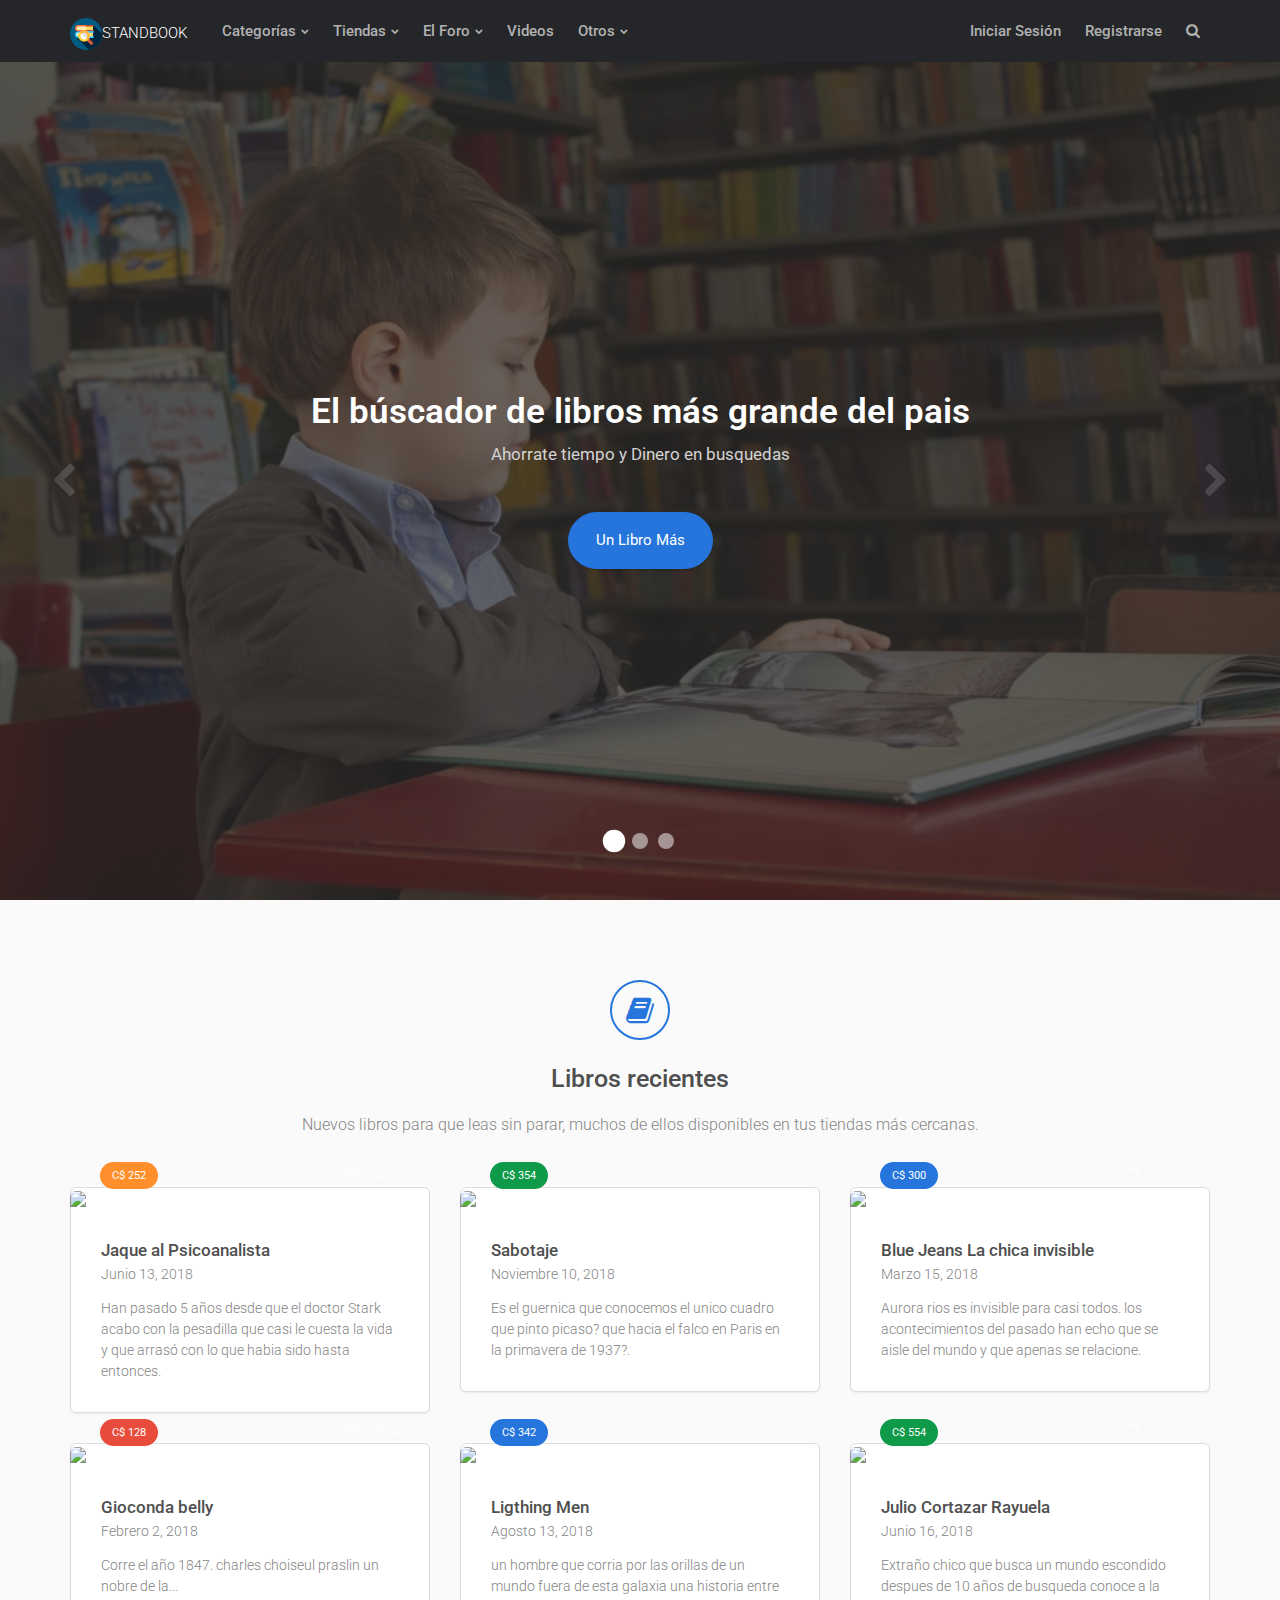
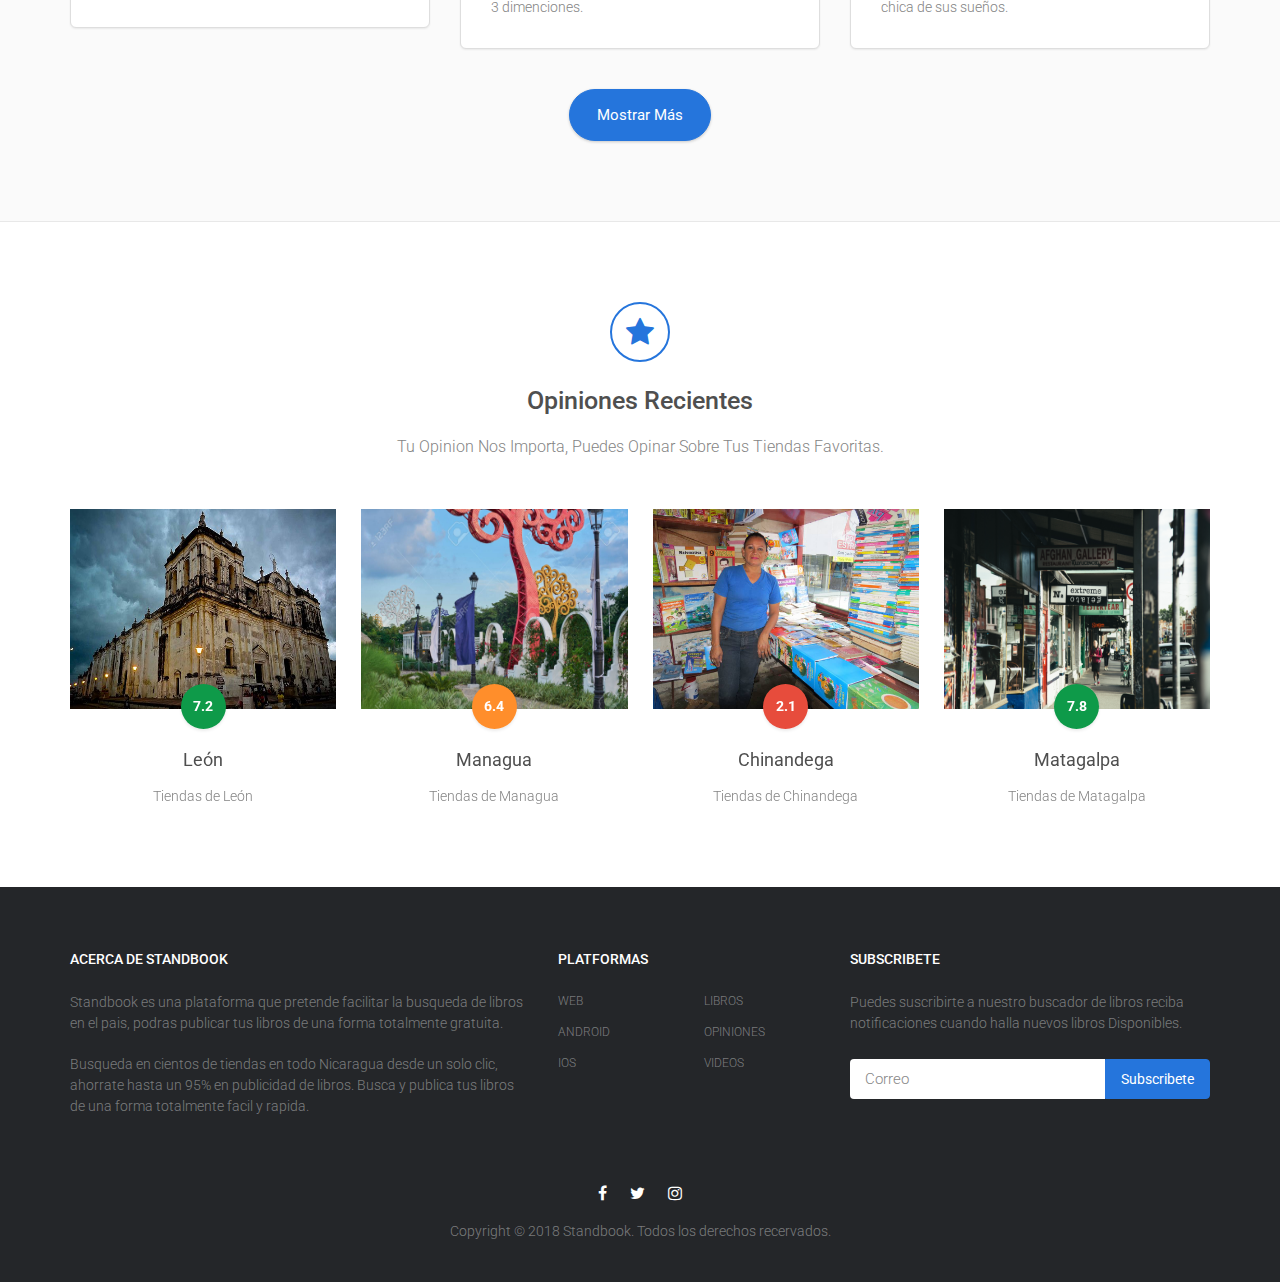
==== index.html @ c53ac426 "actualizacion index" ====
<!DOCTYPE html>
<html lang="es">
<head>
  <title>STANDBOOK</title>
  <link rel="icon" href="img/iconos/lectura.png">
  <!--META-->
  <meta charset="UTF-8">
  <meta http-equiv="X-UA-Compatible" content="IE=edge">
  <meta name="viewport" content="width=device-width, user-scalable=no, initial-scale=1.0, maximum-scale=1.0, minimum-scale=1.0">
  <!--Fin meta-->

  <!--Link-->
  <link rel="stylesheet" href="https://fonts.googleapis.com/css?family=Roboto:300,400,500,700">
  <link rel="stylesheet" href="plugins/font-awesome/css/font-awesome.min.css">
  <link rel="stylesheet" href="plugins/bootstrap/css/bootstrap.min.css">
  <link rel="stylesheet" href="plugins/animate/animate.min.css">
  <link href="plugins/owl-carousel/css/owl.carousel.min.css" rel="stylesheet">
  <link rel="stylesheet" href="css/theme.min.css">
  <!--Fin Link-->

</head>
<body body class="fixed-header">
  <!--Header-->
  <header id="header">
    <div class="container">
      <div class="navbar-backdrop">
        <div class="navbar">
          <div class="navbar-left">
            <a href="index.html" class="logo" style="color: white;"><img src="img/logo/busqueda1.png">STANDBOOK</a>
            <nav class="nav">
              <ul>

                <!--Categorias-->
                <li class="has-dropdown mega-menu">
                  <a href="#">Categorías</a>
                  <ul>
                    <li>
                      <div class="container">
                        <div class="row">

                          <div class="col">
                            <div class="img">
                              <a href="literatura.html">
                                <img src="img/categorias/categoria-1.jpg" width="470" height="130">
                                <span class="badge badge-ps4">Literatura</span>
                              </a>    
                            </div>
                            <h4><a href="#">200 nuevos libros</a></h4>
                            <span>Diciembre 1, 2018</span>
                          </div>

                          <div class="col">
                                          <div class="img">
                                              <a href="#">
                                                <img src="img/categorias/categoria-2.jpg" width="470" height="130">
                                              <span class="badge badge-steam">Historia</span>
                                            </a>
                                            </div>
                                          <h4><a href="#">57 Nuevos</a></h4>
                                          <span>Agosto 19, 2018</span>
                                       </div>

                                       <div class="col">
                                         <div class="img">
                                            <a href="#">
                                              <img src="img/categorias/categoria-3.jpg">
                                              <span class="badge badge-xbox-one">Poesía</span>
                                            </a>
                                         </div>
                                          <h4><a href="#">145 Recientes</a></h4>
                                          <span>Dicembre 1, 2018</span>
                                       </div>

                                       <div class="col">
                                          <div class="img">
                                              <a href="#">
                                                <img src="img/categorias/categoria-4.jpg" width="470" height="130">
                                              <span class="badge badge-ps4">Ciencias</span>
                                            </a>
                                          </div>
                                          <h4><a href="#">35 Libros en promocion</a></h4>
                                          <span>Diciembre 1, 2018</span>
                                        </div>

                                        <div class="col">
                                          <div class="img">
                                              <a href="#">
                                                <img src="img/categorias/categoria-5.jpg" width="470" height="130">
                                                <span class="badge badge-pc">Matemáticas</span>
                                              </a>
                                          </div>
                                          <h4><a href="#">15 Nuevos León</a></h4>
                                          <span>Noviembre 27, 2018</span>
                                        </div>

                        </div>
                      </div>
                    </li>
                  </ul>
                </li>
                <!--fin Categorias-->

                <!--Tiendas-->
                <li class="has-dropdown mega-menu">
                  <a href="tiendas.html">Tiendas</a>
                  <ul>
                    <li>
                      <div class="container">
                        <div class="row">

                          <div class="col">
                            <div class="img">
                              <a href="#">
                                <img src="img/tiendas/tienda-1.jpg" width="470" height="130">
                                <span class="badge badge-ps4">Casa del Libro</span>
                              </a>    
                            </div>
                            <h4><a href="#">20 Nuevos Libros</a></h4>
                            <span>León</span>
                          </div>

                          <div class="col">
                                          <div class="img">
                                              <a href="#">
                                                <img src="img/tiendas/tienda-2.jpg" width="470" height="130">
                                              <span class="badge badge-steam">Literato</span>
                                            </a>
                                            </div>
                                          <h4><a href="#">57 Nuevos Libros</a></h4>
                                          <span>Managua</span>
                                       </div>

                                       <div class="col">
                                         <div class="img">
                                            <a href="#">
                                              <img src="img/tiendas/tienda-3.jpg" width="470" height="130">
                                              <span class="badge badge-xbox-one">Vegana</span>
                                            </a>
                                         </div>
                                          <h4><a href="#">145 Nuevos Libros</a></h4>
                                          <span>Dicembre 1, 2018</span>
                                       </div>

                                       <div class="col">
                                          <div class="img">
                                              <a href="#">
                                                <img src="img/tiendas/tienda-4.jpg" width="470" height="130">
                                              <span class="badge badge-ps4">Avenida</span>
                                            </a>
                                          </div>
                                          <h4><a href="#">35 Nuevos Libros</a></h4>
                                          <span>Diciembre 1, 2018</span>
                                        </div>

                                        <div class="col">
                                          <div class="img">
                                              <a href="#">
                                                <img src="img/tiendas/tienda-5.png" width="470" height="130">
                                                <span class="badge badge-pc">Angie</span>
                                              </a>
                                          </div>
                                          <h4><a href="game-post.html">15 Nuevos Libros</a></h4>
                                          <span>Managua</span>
                                        </div>

                        </div>
                      </div>
                    </li>
                  </ul>
                </li>
                <!--Fin tiendas-->

                <!--El foro-->
                <li class="has-dropdown">
                            <a href="#">El Foro</a>
                            <ul>
                              <li>
                                <a href="Foros.html">Temas del foro</a>
                                <a href="#">Crear Foro</a>
                              </li>
                            </ul>
                        </li>
                        <!--Fin El foro-->

                <!--Videos-->
                        <li>
                          <a href="Videos.html">Videos</a>
                        </li>
                        <!--Videos--> 

                        <!--otros-->
                        <li class="has-dropdown">
                          <a href="#">Otros</a>
                            <ul>
                              <li>
                                <a href="#">Opiniones</a>
                                <a href="#">Galeria</a>
                                <a href="#">Preguntas</a>
                                <a href="#">Contacto</a>
                                <a href="#">Nosotros</a>                              
                              </li>
                            </ul>
                        </li>
                        <!--Fin otros-->

              </ul>
            </nav>
          </div>

          <div class="nav navbar-right">
            <ul>
              <li class="hidden-xs-down">
                <a href="#" data-toggle="modal" data-target="#iniciar_sesion">Iniciar Sesión</a>
              </li>
              <li class="hidden-xs-down">
                <a href="#">Registrarse</a>
                <ul>
                            <li><a href="#" data-toggle="modal" data-target="#registrarse_tienda">Tienda</a></li>
                              <li><a href="#" data-toggle="modal" data-target="#registrarse_escritor">Escritor</a></li> 
                          </ul>
              </li>
              <li>
                <a data-toggle="search"><i class="fa fa-search"></i></a>
              </li>
            </ul>
          </div>
        </div>
      </div>

      <div class="navbar-search">
            <div class="container">
                <form method="post" action="buscar.php">
                   <input type="text" class="form-control" placeholder="Búscar...">
                    <i class="fa fa-times close"></i>
                </form>
            </div>
          </div>
    </div>
  </header>
  <!--Fin Header-->

<!--Modal iniciar sesion-->
<div class="modal fade" role="dialog" id="iniciar_sesion">
  <div class="modal-dialog">
    <div class="modal-content">
      <div class="modal-header">
        <h3 class="modal-title"><i class="fa fa-user"></i>Iniciar Sesión</h3>
        <button type="button" class="close" data-dismiss="modal">&times;</button>
      </div>

      <div class="modal-body">

        <form>
          <div class="form-group input-icon-left m-b-10">
                    <i class="fa fa-user"></i>
                    <input type="text" id="usuario" name="usuario" class="form-control form-control-secondary" placeholder="Usuario" required="">
                  </div>

                <div class="form-group input-icon-left m-b-15">
                    <i class="fa fa-lock"></i>
                    <input type="password" id="contraseña" name="contraseña" class="form-control form-control-secondary" placeholder="Contraseña">
                </div>

                  <button type="submit" name="btn" class="btn btn-primary btn-block m-t-10">Ingresar <i class="fa fa-sign-in"></i></button>

                  <div class="divider">
                      <span><a href="#"> ¿Olvidaste Tu Contraseña?</a></span>
                      <p><!--Espace--></p>
                      <span><a href="#">¿No tienes una cuenta?</a></span>
                  </div>
        </form>
            
      </div>
    </div>
  </div>
</div>
<!--Fin Modal iniciar secion-->

<!--Modal registrarse Tienda-->
<div class="modal fade" role="dialog" id="registrarse_tienda">
  <div class="modal-dialog">
    <div class="modal-content">
      <div class="modal-header">
        <h3 class="modal-title"><img src="img/iconos/tienda.png"> Registrarse</h3>
        <button type="button" class="close" data-dismiss="modal">&times;</button>
      </div>

      <div class="modal-body">

        <form>
          <div class="form-group input-icon-left m-b-10">
                      <i class="fa fa-user"></i>
                      <input type="text" class="form-control form-control-secondary" placeholder="Nombre de Tienda">
                  </div>

                  <div class="form-group input-icon-left m-b-10">
                      <i class="fa fa-envelope"></i>
                      <input type="email" class="form-control form-control-secondary" placeholder="Correo">
                  </div>

                  <div class="form-group input-icon-left m-b-10">
                      <i class="fa fa-lock"></i>
                      <input type="password" class="form-control form-control-secondary" placeholder="Contraseña">
                  </div>

                  <div class="form-group input-icon-left m-b-10">
                      <i class="fa fa-lock"></i>
                      <input type="password" class="form-control form-control-secondary" placeholder="Repetir Contraseña">
                  </div>

                  <div class="divider"><span>Termino de Servicio</span></div>
                    <label class="custom-control custom-checkbox custom-checkbox-primary">
                      <input type="checkbox" class="custom-control-input">
                      <span class="custom-control-indicator"></span>
                      <span class="custom-control-description">Aceptar <a href="#" data-toggle="modal" data-target="#terms">Terminos de Servicio</a></span>
                    </label>
                    <button type="submit" class="btn btn-primary m-t-10 btn-block">Registrarse</button>

        </form>

      </div>
    </div>
  </div>
</div>
<!--Fin Modal registrarse Tienda-->

<!--Modal registrar escritor-->
<div class="modal fade" role="dialog" id="registrarse_escritor">
  <div class="modal-dialog">
    <div class="modal-content">
      <div class="modal-header">
        <h3 class="modal-title"><img src="img/iconos/escritor.png"> Registrarse</h3>
        <button type="button" class="close" data-dismiss="modal">&times;</button>
      </div>

      <div class="modal-body">

        <form>
          <div class="form-group input-icon-left m-b-10">
                      <i class="fa fa-user"></i>
                      <input type="text" class="form-control form-control-secondary" placeholder="Usuario">
                  </div>

                  <div class="form-group input-icon-left m-b-10">
                      <i class="fa fa-envelope"></i>
                      <input type="email" class="form-control form-control-secondary" placeholder="Correo">
                  </div>

                  <div class="form-group input-icon-left m-b-10">
                      <i class="fa fa-lock"></i>
                      <input type="password" class="form-control form-control-secondary" placeholder="Contraseña">
                  </div>

                  <div class="form-group input-icon-left m-b-10">
                      <i class="fa fa-lock"></i>
                      <input type="password" class="form-control form-control-secondary" placeholder="Repetir Contraseña">
                  </div>

                  <div class="divider"><span>Termino de Servicio</span></div>
                    <label class="custom-control custom-checkbox custom-checkbox-primary">
                      <input type="checkbox" class="custom-control-input">
                      <span class="custom-control-indicator"></span>
                      <span class="custom-control-description">Aceptar <a href="#" data-toggle="modal" data-target="#terms">Terminos de Servicio</a></span>
                    </label>
                    <button type="submit" class="btn btn-primary m-t-10 btn-block">Registrarse</button>

        </form>

      </div>
    </div>
  </div>
</div>
<!--Fin Modal registrar escritor-->

<!--Modal terminos y servicios-->
<div class="modal fade" id="terms">
  <div class="modal-dialog modal-top" role="document">
    <div class="modal-content">
      <div class="modal-header">
        <h5 class="modal-title"><i class="fa fa-file-text-o"></i>Terminos de Servicio</h5>
        <button type="button" class="close" data-dismiss="modal" aria-label="Close">
        <span aria-hidden="true">&times;</span>
      </button>
      </div>
      <div class="modal-body">
        <h2>Términos y Condiciones de Uso</h2>
<h6><p>INFORMACIÓN RELEVANTE</p></h6>
<p>Es requisito necesario para la adquisición de los productos que se ofrecen en este sitio, que lea y acepte los siguientes Términos y Condiciones que a continuación se redactan. El uso de nuestros servicios, así como la compra de nuestros productos implicará que usted ha leído y aceptado los Términos y Condiciones de Uso en el presente documento. Todos los productos que son ofrecidos por nuestro sitio web pudieran ser creadas, cobradas, enviadas o presentadas por una página web tercera y en tal caso estarían sujetas a sus propios Términos y Condiciones. En algunos casos, para adquirir un producto, será necesario el registro por parte del usuario, con ingreso de datos personales fidedignos y definición de una contraseña. 
</p>

<p>El usuario puede elegir y cambiar la clave para su acceso de administración de la cuenta en cualquier momento, en caso de que se haya registrado y que sea necesario para la compra de alguno de nuestros productos. StandBook no asume la responsabilidad en caso de que entregue dicha clave a terceros. 
</p>

<p>Todas las compras y transacciones que se lleven a cabo por medio de este sitio web, están sujetas a un proceso de confirmación y verificación, el cual podría incluir la verificación del stock y disponibilidad de producto, validación de la forma de pago, validación de la factura (en caso de existir) y el cumplimiento de las condiciones requeridas por el medio de pago seleccionado. En algunos casos puede que se requiera una verificación por medio de correo electrónico. 
</p>

<p>El precio de los productos ofrecidos en esta Tienda Online es válido solamente en las compras realizadas en este sitio web. 
</p>

<h6><p>LICENCIA</p></h6>

<p>StandBook a través de su sitio web concede una licencia para que los usuarios utilicen los productos que son vendidos en este sitio web de acuerdo a los Términos y Condiciones que se describen en este documento. 
</p>

<h6><p>USO NO AUTORIZADO</p></h6>

<p>En caso de que aplique (para venta de software, templetes, u otro producto de diseño y programación) usted no puede colocar uno de nuestros productos, modificado o sin modificar, en un CD, sitio web o ningún otro medio y ofrecerlos para la redistribución o la reventa de ningún tipo. 
</p>
<h6><p>PROPIEDAD</p></h6>

<p>Usted no puede declarar propiedad intelectual o exclusiva a ninguno de nuestros productos, modificado o sin modificar. Todos los productos son propiedad de los proveedores del contenido. En caso de que no se especifique lo contrario, nuestros productos se proporcionan sin ningún tipo de garantía, expresa o implícita. En ningún esta compañía será responsables de ningún daño incluyendo, pero no limitado a, daños directos, indirectos, especiales, fortuitos o consecuentes u otras pérdidas resultantes del uso o de la imposibilidad de utilizar nuestros productos. 
</p>

<h6><p>POLÍTICA DE REEMBOLSO Y GARANTÍA</p></h6>

<p>En el caso de productos que sean mercancías irrevocables no-tangibles, no realizamos reembolsos después de que se envíe el producto, usted tiene la responsabilidad de entender antes de comprarlo.  Le pedimos que lea cuidadosamente antes de comprarlo. Hacemos solamente excepciones con esta regla cuando la descripción no se ajusta al producto. Hay algunos productos que pudieran tener garantía y posibilidad de reembolso, pero este será especificado al comprar el producto. En tales casos la garantía solo cubrirá fallas de fábrica y sólo se hará efectiva cuando el producto se haya usado correctamente. La garantía no cubre averías o daños ocasionados por uso indebido. Los términos de la garantía están asociados a fallas de fabricación y funcionamiento en condiciones normales de los productos y sólo se harán efectivos estos términos si el equipo ha sido usado correctamente. Esto incluye: 
</p>

<p>– De acuerdo a las especificaciones técnicas indicadas para cada producto.
– En condiciones ambientales acorde con las especificaciones indicadas por el fabricante.
– En uso específico para la función con que fue diseñado de fábrica.
– En condiciones de operación eléctricas acorde con las especificaciones y tolerancias indicadas. 
</p>

<h6><p>COMPROBACIÓN ANTIFRAUDE</p></h6>

<p>La compra del cliente puede ser aplazada para la comprobación antifraude. También puede ser suspendida por más tiempo para una investigación más rigurosa, para evitar transacciones fraudulentas. 
</p>

<h6><p>PRIVACIDAD</p></h6>

<p>Este SitioWeb StandBook garantiza que la información personal que usted envía cuenta con la seguridad necesaria. Los datos ingresados por usuario o en el caso de requerir una validación de los pedidos no serán entregados a terceros, salvo que deba ser revelada en cumplimiento a una orden judicial o requerimientos legales. 
</p>

<p>La suscripción a boletines de correos electrónicos publicitarios es voluntaria y podría ser seleccionada al momento de crear su cuenta. 
</p>

<p>StandBook reserva los derechos de cambiar o de modificar estos términos sin previo aviso. </p>

        </div>
        <div class="modal-footer">
          <button type="button" class="btn btn-secondary" data-dismiss="modal">Close</button>
          <button type="button" class="btn btn-primary" data-dismiss="modal">Accept</button>
        </div>
      </div>
    </div>
  </div>
</section>
<!--Fin Modal terminos y servicios-->


<!-- section 1 -->
<section class="bg-inverse p-y-0">
    <div class="owl-carousel owl-slide full-height">
      <div class="carousel-item" style="background-image: url('img/carousel/carousel-1.jpg');">
        <div class="carousel-overlay"></div>
        <div class="carousel-caption">
          <div>
            <h3 class="carousel-title">El búscador de libros más grande del pais</h3>
            <p>Ahorrate tiempo y Dinero en busquedas</p>
            <a class="btn btn-primary btn-rounded btn-shadow btn-lg" href="#" data-lightbox role="button">Un Libro Más</a>
          </div>
        </div>
      </div>
      <div class="carousel-item" style="background-image: url('img/carousel/carousel-2.jpg');">
        <div class="carousel-overlay"></div>
        <div class="carousel-caption">
          <div>
            <h3 class="carousel-title">Muchas tiendas con libros disponibles</h3>
            <p>Gran cantidad de tiendas con los libros que buscas</p>
            <a class="btn btn-primary btn-rounded btn-shadow btn-lg" href="#" data-lightbox role="button">Mira Tiendas</a>
          </div>
        </div>
      </div>
      <div class="carousel-item" style="background-image: url('img/carousel/carousel-3.jpg');">
        <div class="carousel-overlay"></div>
        <div class="carousel-caption">
          <div>
            <h3 class="carousel-title">Búsquedas ilimitadas</h3>
            <p>No pierdas tiempo búscando StandBook lo hace por ti.</p>
            <a class="btn btn-primary btn-rounded btn-shadow btn-lg" href="#" data-lightbox role="button">Búscar Libro</a>
          </div>
        </div>
      </div>
    </div>
  </section>
<!-- /fin section 1 -->


<!--section 2-->
<section class="p-y-80">
    <div class="container">
      <div class="heading">
        <i class="fa fa-book"></i>
        <h2>Libros recientes</h2>
        <p>Nuevos libros para que leas sin parar, muchos de ellos disponibles en tus tiendas más cercanas.</p>
      </div>
      <div class="row">
        <div class="col-12 col-sm-6 col-md-4">
          <div class="card card-lg">
            <div class="card-img">
              <a href="#"><img src="img/libros/lib1.jpg" class="card-img-top"></a>
              <div class="badge badge-warning">C$ 252</div>
              <div class="card-likes">
                <a href="#">1,435</a>
              </div>
            </div>
            <div class="card-block">
              <h4 class="card-title"><a href="#">Jaque al Psicoanalista</a></h4>
              <div class="card-meta"><span>Junio 13, 2018</span></div>
              <p class="card-text">Han pasado 5 años desde que el doctor Stark acabo con la pesadilla que casi le cuesta la vida y que arrasó con lo que habia sido hasta entonces.</p>
            </div>
          </div>
        </div>
        <div class="col-12 col-sm-6 col-md-4">
          <div class="card card-lg">
            <div class="card-img">
              <a href="#"><img src="img/libros/lib2.jpg" class="card-img-top"></a>
              <div class="badge badge-xbox-one">C$ 354</div>
              <div class="card-likes">
                <a href="#">1,554</a>
              </div>
            </div>
            <div class="card-block">
              <h4 class="card-title"><a href="#">Sabotaje</a></h4>
              <div class="card-meta"><span>Noviembre 10, 2018</span></div>
              <p class="card-text">Es el guernica que conocemos el unico cuadro que pinto picaso?
              que hacia el falco en Paris en la primavera de 1937?.</p>
            </div>
          </div>
        </div>
        <div class="col-12 col-sm-6 col-md-4">
          <div class="card card-lg">
            <div class="card-img">
              <a href="#"><img src="img/libros/lib3.jpg" class="card-img-top"></a>
              <div class="badge badge-ps4">C$ 300</div>
              <div class="card-likes">
                <a href="#">1,023</a>
              </div>
            </div>
            <div class="card-block">
              <h4 class="card-title"><a href="#">Blue Jeans La chica invisible</a></h4>
              <div class="card-meta"><span>Marzo 15, 2018</span></div>
              <p class="card-text">Aurora rios es invisible para casi todos. los acontecimientos del pasado han echo que se aisle del mundo y que apenas se relacione.</p>
            </div>
          </div>
        </div>
        <div class="col-12 col-sm-6 col-md-4">
          <div class="card card-lg">
            <div class="card-img">
              <a href="#"><img src="img/libros/lib4.jpg" class="card-img-top"></a>
              <div class="badge badge-steam">C$ 128</div>
              <div class="card-likes">
                <a href="#">1,934</a>
              </div>
            </div>
            <div class="card-block">
              <h4 class="card-title"><a href="#">Gioconda belly</a></h4>
              <div class="card-meta"><span>Febrero 2, 2018</span></div>
              <p class="card-text">Corre el año 1847. charles choiseul praslin un nobre de la...</p>
            </div>
          </div>
        </div>
        <div class="col-12 col-sm-6 col-md-4">
          <div class="card card-lg">
            <div class="card-img">
              <a href="#"><img src="img/libros/lib5.jpg" class="card-img-top"></a>
              <div class="badge badge-ps4">C$ 342</div>
              <div class="card-likes">
                <a href="#">1,324</a>
              </div>
            </div>
            <div class="card-block">
              <h4 class="card-title"><a href="#"></a>Ligthing Men</h4>
              <div class="card-meta"><span>Agosto 13, 2018</span></div>
              <p class="card-text">un hombre que corria por las orillas de un mundo fuera de esta galaxia una historia entre 3 dimenciones.</p>
            </div>
          </div>
        </div>
        <div class="col-12 col-sm-6 col-md-4">
          <div class="card card-lg">
            <div class="card-img">
              <a href="#"><img src="img/libros/lib6.jpg" class="card-img-top"></a>
              <div class="badge badge-xbox-one">C$ 554</div>
              <div class="card-likes">
                <a href="#">1,234</a>
              </div>
            </div>
            <div class="card-block">
              <h4 class="card-title"><a href="#">Julio Cortazar Rayuela</a></h4>
              <div class="card-meta"><span>Junio 16, 2018</span></div>
              <p class="card-text">Extraño chico que busca un mundo escondido despues de 10 años de busqueda conoce a la chica de sus sueños.</p>
            </div>
          </div>
        </div>
      </div>
      <div class="text-center"><a class="btn btn-primary btn-shadow btn-rounded btn-effect btn-lg m-t-10" href="#">Mostrar Más</a></div>
    </div>
  </section>
<!-- /fin section 2 -->

<!--section 3-->
<section class="bg-secondary no-border-bottom p-y-80">
    <div class="container">
      <div class="heading">
        <i class="fa fa-star"></i>
        <h2>Opiniones Recientes</h2>
        <p>Tu Opinion Nos Importa, Puedes Opinar Sobre Tus Tiendas Favoritas.</p>
      </div>
      <div class="owl-carousel owl-list">
        <div class="card card-review">
          <a class="card-img" href="#">
          <img src="img/review/recientes-0.jpg" width="480" height="200">
          <div class="badge badge-success">7.2</div>
        </a>
          <div class="card-block">
            <h4 class="card-title"><a href="#">León</a></h4>
            <p>Tiendas de León</p>
          </div>
        </div>
        <div class="card card-review">
          <a class="card-img" href="#">
          <img src="img/review/recientes-1.jpg" width="480" height="200">
          <div class="badge badge-warning">6.4</div>
        </a>
          <div class="card-block">
            <h4 class="card-title"><a href="#">Managua</a></h4>
            <p>Tiendas de Managua</p>
          </div>
        </div>
        <div class="card card-review">
          <a class="card-img" href="#">
          <img src="img/review/recientes-2.jpg" width="480" height="200">
          <div class="badge badge-danger">2.1</div>
        </a>
          <div class="card-block">
            <h4 class="card-title"><a href="#">Chinandega</a></h4>
            <p>Tiendas de Chinandega</p>
          </div>
        </div>
        <div class="card card-review">
          <a class="card-img" href="#">
          <img src="img/review/recientes-3.jpg" width="480" height="200">
          <div class="badge badge-success">7.8</div>
        </a>
          <div class="card-block">
            <h4 class="card-title"><a href="#">Matagalpa</a></h4>
            <p>Tiendas de Matagalpa</p>
          </div>
        </div>
        <div class="card card-review">
          <a class="card-img" href="#">
          <img src="img/review/recientes-4.jpg" width="480" height="200">
          <div class="badge badge-success">8.9</div>
        </a>
          <div class="card-block">
            <h4 class="card-title"><a href="#">Masaya</a></h4>
            <p>Tiendas de Masaya</p>
          </div>
        </div>
        <div class="card card-review">
          <a class="card-img" href="#">
          <img src="img/review/recientes-5.jpg" width="480" height="200">
          <div class="badge badge-warning">4.7</div>
        </a>
          <div class="card-block">
            <h4 class="card-title"><a href="#">Esteli</a></h4>
            <p>Tiendas Esteli</p>
          </div>
        </div>
        <div class="card card-review">
          <a class="card-img" href="#">
          <img src="img/review/recientes-6.jpg" width="480" height="200">
          <div class="badge badge-danger">3.1</div>
        </a>
          <div class="card-block">
            <h4 class="card-title">
              <a href="#">Granada</a>
            </h4>
            <p>Tiendas de Granada</p>
          </div>
        </div>
      </div>
    </div>
  </section>
<!--/Fin section 3-->

<!-- footer -->
  <footer id="footer">
    <div class="container">
      <div class="row">
        <div class="col-sm-12 col-md-5">
          <h4 class="footer-title">ACERCA DE STANDBOOK</h4>
          <p>Standbook es una plataforma que pretende facilitar la busqueda de libros en el pais, podras publicar tus libros de una forma totalmente gratuita.</p>
          <p>Busqueda en cientos de tiendas en todo Nicaragua desde un solo clic, ahorrate hasta un 95% en publicidad de libros. Busca y publica tus libros de una forma totalmente facil y rapida.</p>
        </div>
        <div class="col-sm-12 col-md-3">
          <h4 class="footer-title">Platformas</h4>
          <div class="row">
            <div class="col">
              <ul>
                <li><a href="#">Web</a></li>
                <li><a href="#">Android</a></li>
                <li><a href="#">iOS</a></li>
              </ul>
            </div>
            <div class="col">
              <ul>
                <li><a href="#">Libros</a></li>
                <li><a href="#">Opiniones</a></li>
                <li><a href="videos.html">Videos</a></li>
              </ul>
            </div>
          </div>
        </div>
        <div class="col-sm-12 col-md-4">
          <h4 class="footer-title">Subscribete</h4>
          <p>Puedes suscribirte a nuestro buscador de libros reciba notificaciones cuando halla nuevos libros Disponibles.</p>
          <div class="input-group m-t-25">
            <input type="text" class="form-control" placeholder="Correo">
            <span class="input-group-btn">
            <button class="btn btn-primary" type="button">Subscribete</button>
          </span>
          </div>
        </div>
      </div>
      <div class="footer-bottom">
        <div class="footer-social">
          <a href="https://www.facebook.com/StandBookNic" target="_blank" data-toggle="tooltip" title="facebook"><i class="fa fa-facebook"></i></a>
          <a href="https://twitter.com/StandBook1" target="_blank" data-toggle="tooltip" title="twitter"><i class="fa fa-twitter"></i></a>
          <!--<a href="#" target="_blank" data-toggle="tooltip" title="youtube"><i class="fa fa-youtube"></i></a>-->
          <a href="https://www.instagram.com/standbook_nic" target="_blank" data-toggle="tooltip" title="instagram"><i class="fa fa-instagram"></i></a>
        </div>
        <p>Copyright &copy; 2018 <a href="https://themeforest.net/item/gameforest-responsive-gaming-html-theme/5007730" target="_blank">Standbook</a>. Todos los derechos recervados.</p>
      </div>
    </div>
  </footer>
  <!-- /footer -->

  <!--Script-->
  <script src="plugins/jquery/jquery-3.2.1.min.js"></script>
  <script src="plugins/jquery/jquery-3.3.1.min.js"></script>
  <script src="plugins/popper/popper.min.js"></script>
  <script src="plugins/bootstrap/js/bootstrap.min.js"></script>
  <script src="plugins/lightbox/lightbox.js"></script>
  <script src="plugins/owl-carousel/js/owl.carousel.min.js"></script>
  <!--Fin Script-->

<!--Codigo carrusel y buscador-->
    <script>
    (function($) {
      "use strict";

      // Full Width Carousel
      $('.owl-slide').owlCarousel({
        nav: true,
        loop: true,
        autoplay: true,
        items: 1
      });

      // Recent Reviews
      $('.owl-list').owlCarousel({
        margin: 25,
        nav: true,
        dots: false,
        responsive: {
          0: {
            items: 1
          },
          500: {
            items: 2
          },
          701: {
            items: 3
          },
          1000: {
            items: 4
          }
        }
      });

      // lightbox
      $('[data-lightbox]').lightbox();
    })(jQuery);
  </script>
<!--Fin Codigo carrusel y buscador-->
  <!-- theme js -->
  <script src="js/theme.min.js"></script>
</body>
</html>
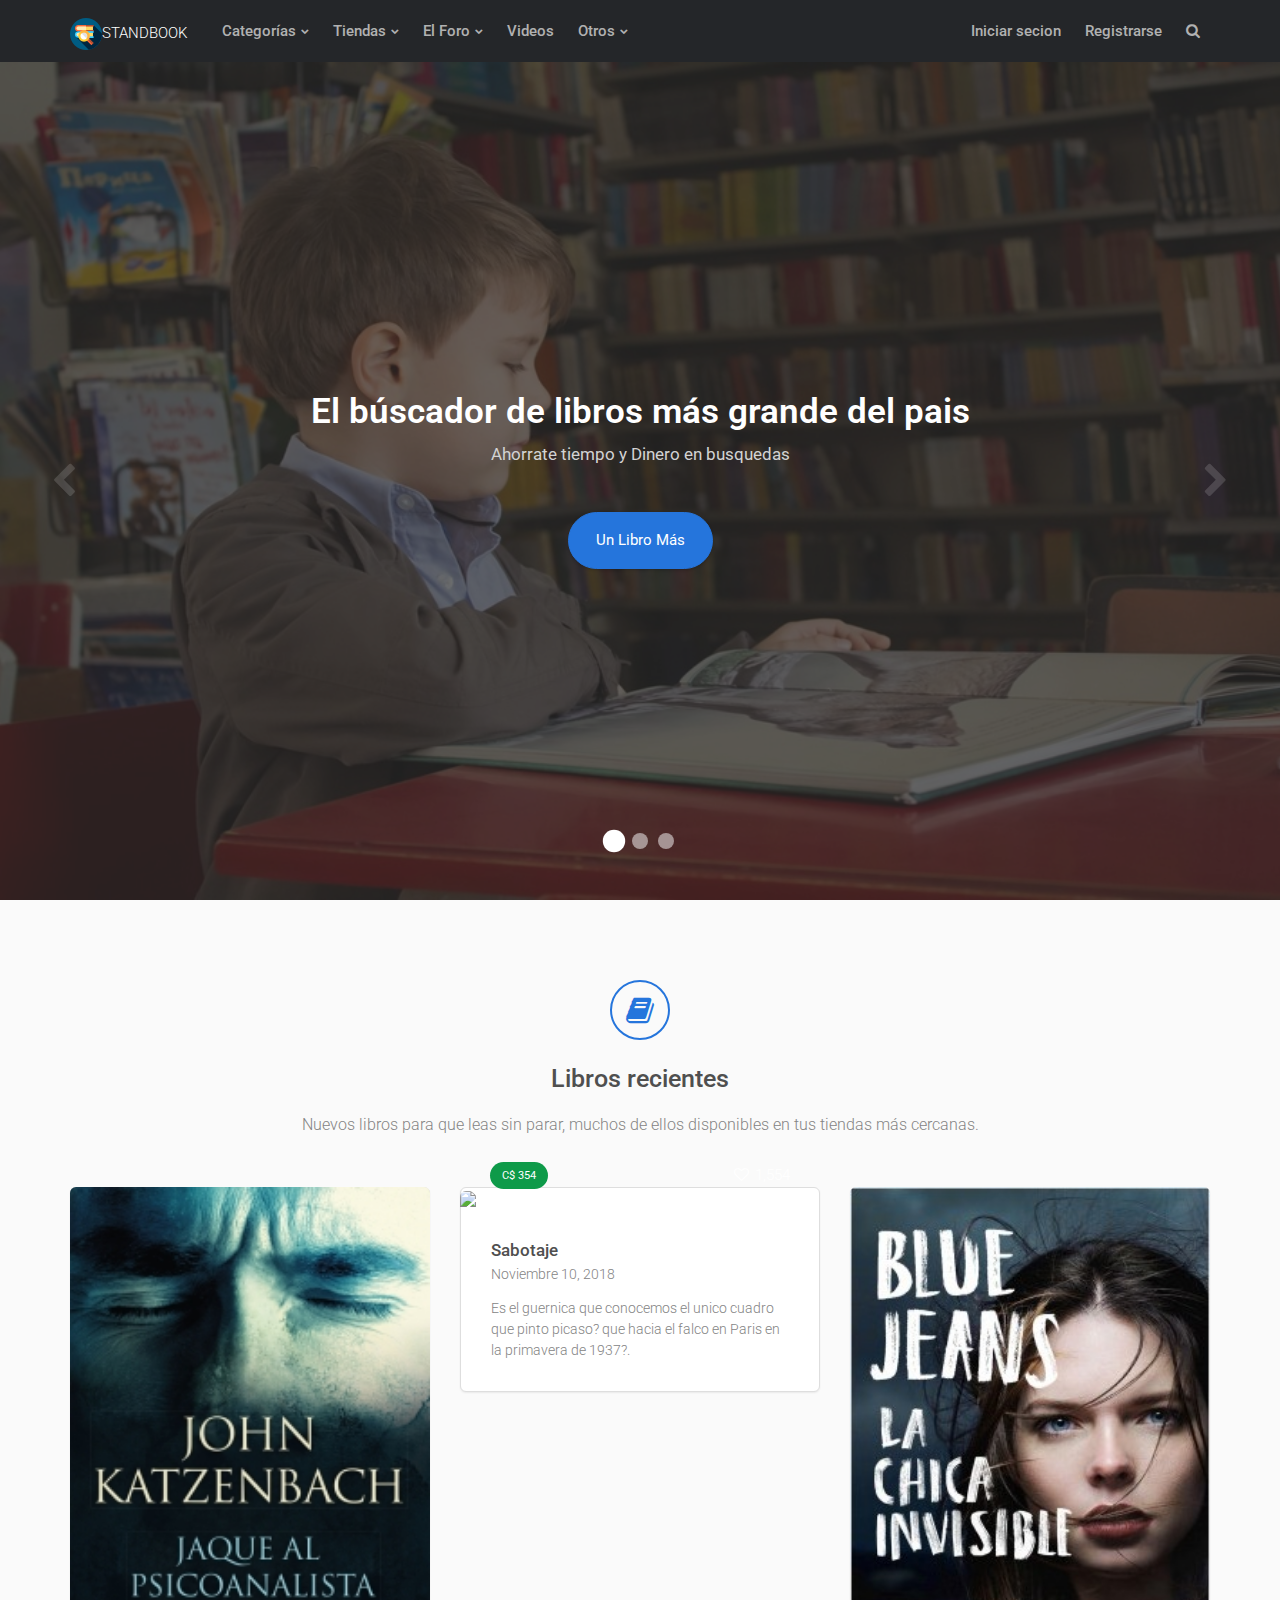
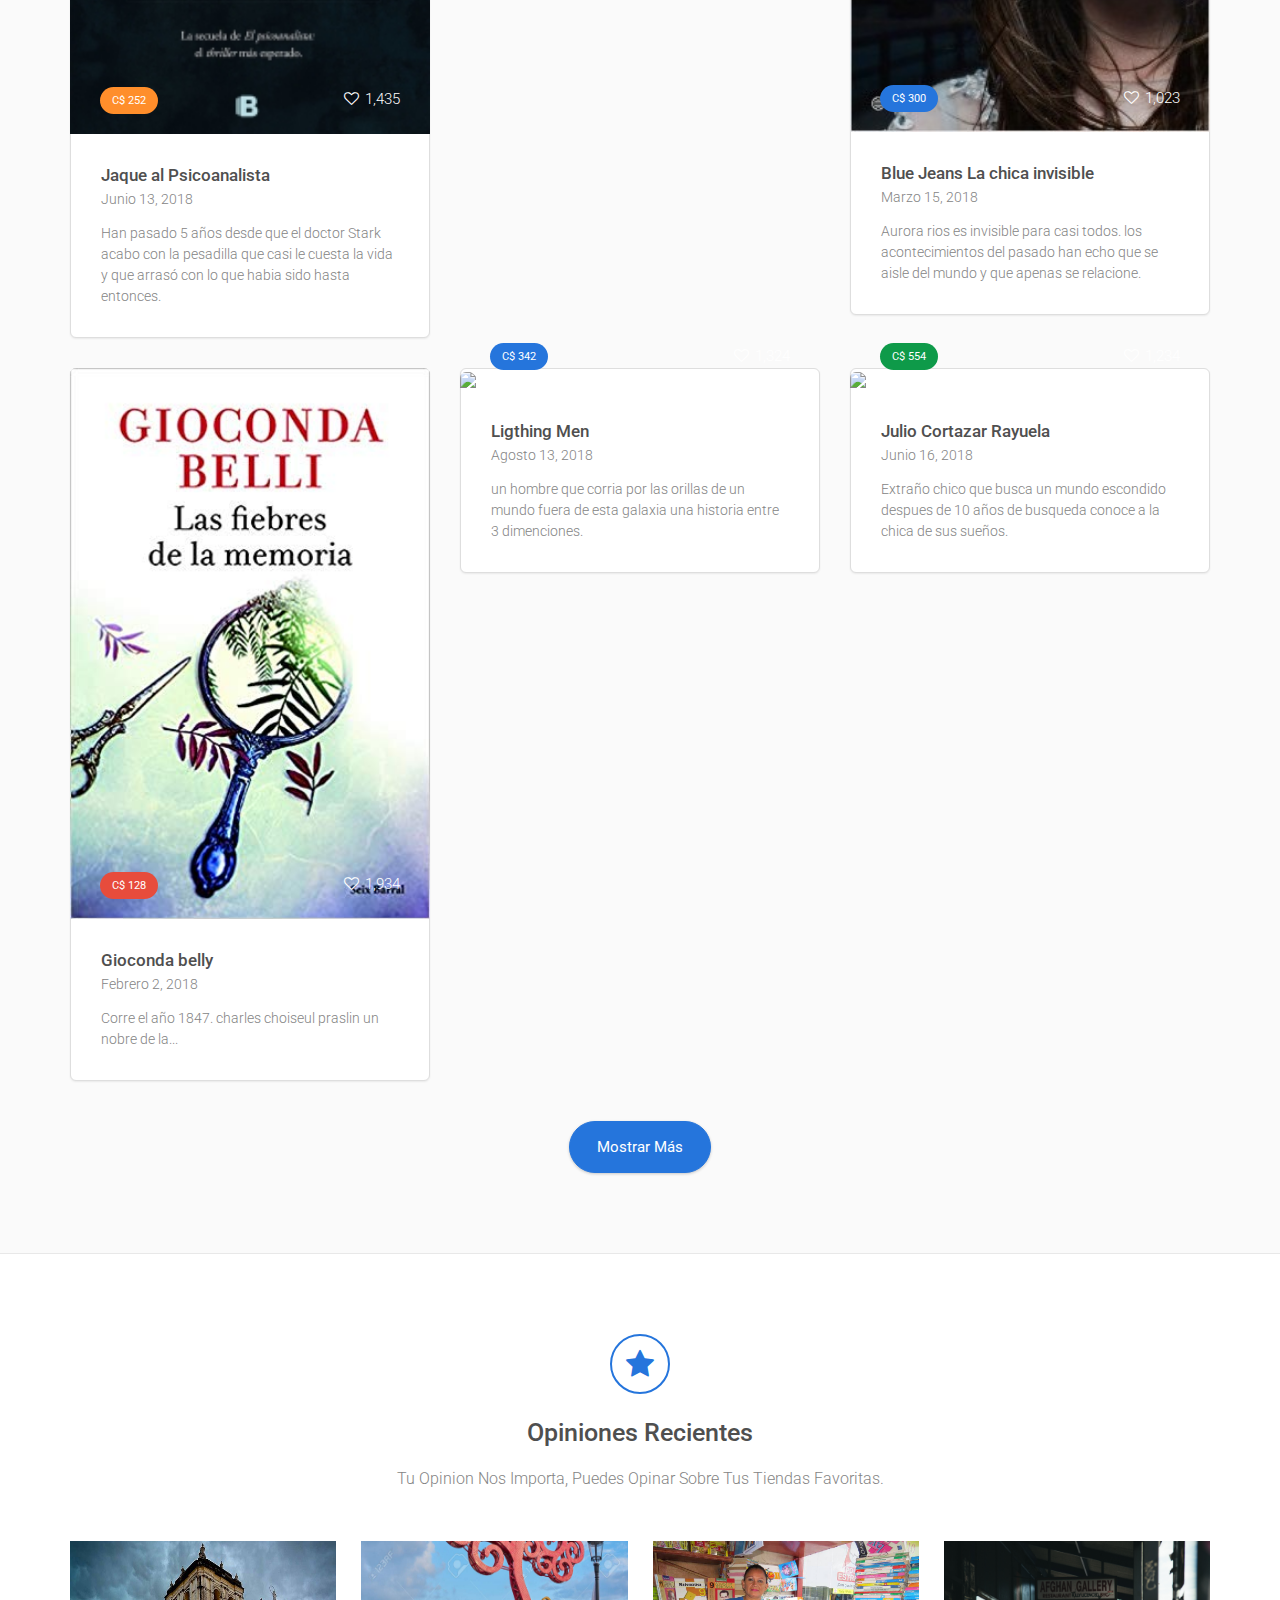
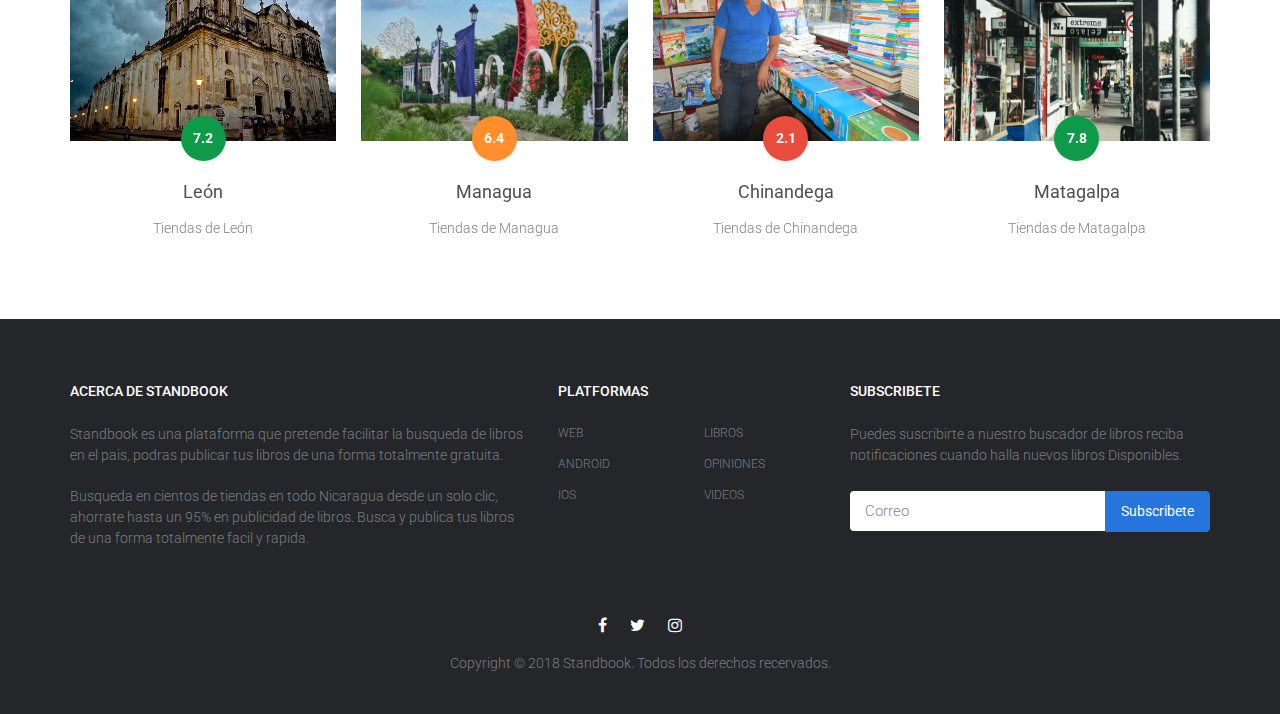
==== commit 69963fe3: "nuevos login" ====
--- a/index.html
+++ b/index.html
@@ -210,8 +210,11 @@
           <div class="nav navbar-right">
             <ul>
               <li class="hidden-xs-down">
-                <a href="#" data-toggle="modal" data-target="#iniciar_sesion">Iniciar Sesión</a>
-              </li>
+                <a href="#">Iniciar secion</a>
+                <ul>
+                            <li><a href="#" data-toggle="modal" data-target="#secion_tienda">Tienda</a></li>
+                              <li><a href="#" data-toggle="modal" data-target="#secion_escritor">Escritor</a></li> 
+                          </ul></li>
               <li class="hidden-xs-down">
                 <a href="#">Registrarse</a>
                 <ul>
@@ -239,8 +242,8 @@
   </header>
   <!--Fin Header-->
 
-<!--Modal iniciar sesion-->
-<div class="modal fade" role="dialog" id="iniciar_sesion">
+<!--Modal iniciar sesion de tienda-->
+<div class="modal fade" role="dialog" id="secion_tienda">
   <div class="modal-dialog">
     <div class="modal-content">
       <div class="modal-header">
@@ -250,10 +253,10 @@
 
       <div class="modal-body">
 
-        <form>
+        <form action="valida_secion.php" method="post">
           <div class="form-group input-icon-left m-b-10">
                     <i class="fa fa-user"></i>
-                    <input type="text" id="usuario" name="usuario" class="form-control form-control-secondary" placeholder="Usuario" required="">
+                    <input type="text" id="usuario" name="ruc" class="form-control form-control-secondary" placeholder="Numero RUC" required="">
                   </div>
 
                 <div class="form-group input-icon-left m-b-15">
@@ -261,12 +264,13 @@
                     <input type="password" id="contraseña" name="contraseña" class="form-control form-control-secondary" placeholder="Contraseña">
                 </div>
 
-                  <button type="submit" name="btn" class="btn btn-primary btn-block m-t-10">Ingresar <i class="fa fa-sign-in"></i></button>
-
+                  <input type="submit" name="ingresar_tienda" class="btn btn-primary btn-block m-t-10" value="Ingresar">
+                  
                   <div class="divider">
                       <span><a href="#"> ¿Olvidaste Tu Contraseña?</a></span>
                       <p><!--Espace--></p>
-                      <span><a href="#">¿No tienes una cuenta?</a></span>
+                      <span><a href="#" data-toggle="modal" data-target="#registrarse_tienda">Crear una cuenta</a></span>
+                      
                   </div>
         </form>
             
@@ -274,7 +278,46 @@
     </div>
   </div>
 </div>
-<!--Fin Modal iniciar secion-->
+<!--Fin Modal iniciar secion tienda-->
+
+<!--Modal iniciar sesion de escritor-->
+<div class="modal fade" role="dialog" id="secion_escritor">
+  <div class="modal-dialog">
+    <div class="modal-content">
+      <div class="modal-header">
+        <h3 class="modal-title"><i class="fa fa-user"></i>Iniciar Sesión</h3>
+        <button type="button" class="close" data-dismiss="modal">&times;</button>
+      </div>
+
+      <div class="modal-body">
+
+        <form action="valida_secion.php" method="post">
+          <div class="form-group input-icon-left m-b-10">
+                    <i class="fa fa-user"></i>
+                    <input type="text" id="usuario" name="nombre" class="form-control form-control-secondary" placeholder="nombre" required="">
+                  </div>
+
+                <div class="form-group input-icon-left m-b-15">
+                    <i class="fa fa-lock"></i>
+                    <input type="password" id="contraseña" name="contraseña" class="form-control form-control-secondary" placeholder="Contraseña">
+                </div>
+
+                  <input type="submit" name="ingresar_escritor" class="btn btn-primary btn-block m-t-10" value="Ingresar">
+
+                  <div class="divider">
+                      <span><a href="#"> ¿Olvidaste Tu Contraseña?</a></span>
+                      <p><!--Espace--></p>
+                      <span><a href="#" data-toggle="modal" data-target="#registrarse_escritor">Crear una cuenta</a></span>
+                      
+                  </div>
+        </form>
+            
+      </div>
+    </div>
+  </div>
+</div>
+<!--Fin Modal iniciar secion escritor-->
+
 
 <!--Modal registrarse Tienda-->
 <div class="modal fade" role="dialog" id="registrarse_tienda">
@@ -287,25 +330,37 @@
 
       <div class="modal-body">
 
-        <form>
+        <form action="nuevoregistro1.php" method="post">
           <div class="form-group input-icon-left m-b-10">
                       <i class="fa fa-user"></i>
-                      <input type="text" class="form-control form-control-secondary" placeholder="Nombre de Tienda">
+                      <input type="text" class="form-control form-control-secondary" name="nombre" placeholder="Nombre de Tienda">
                   </div>
 
                   <div class="form-group input-icon-left m-b-10">
                       <i class="fa fa-envelope"></i>
-                      <input type="email" class="form-control form-control-secondary" placeholder="Correo">
-                  </div>
+                      <input type="email" class="form-control form-control-secondary" name="correo" placeholder="Correo">
+                  </div>
+                  <div class="form-group input-icon-left m-b-10">
+                    <i class="fa fa-envelope"></i>
+                    <input type="text" class="form-control form-control-secondary" name="ruc" placeholder="Numero RUC">
+                </div>
+                <div class="form-group input-icon-left m-b-10">
+                  <i class="fa fa-envelope"></i>
+                  <input type="text" class="form-control form-control-secondary" name="direccion" placeholder="Direccion">
+                </div>
+                <div class="form-group input-icon-left m-b-10">
+                  <i class="fa fa-envelope"></i>
+                  <input type="text" class="form-control form-control-secondary" name="telefono" placeholder="Telefono">
+                </div>
 
                   <div class="form-group input-icon-left m-b-10">
                       <i class="fa fa-lock"></i>
-                      <input type="password" class="form-control form-control-secondary" placeholder="Contraseña">
+                      <input type="password" class="form-control form-control-secondary" name="clave" placeholder="Contraseña">
                   </div>
 
                   <div class="form-group input-icon-left m-b-10">
                       <i class="fa fa-lock"></i>
-                      <input type="password" class="form-control form-control-secondary" placeholder="Repetir Contraseña">
+                      <input type="password" class="form-control form-control-secondary" name="re_clave" placeholder="Repetir Contraseña">
                   </div>
 
                   <div class="divider"><span>Termino de Servicio</span></div>
@@ -314,7 +369,7 @@
                       <span class="custom-control-indicator"></span>
                       <span class="custom-control-description">Aceptar <a href="#" data-toggle="modal" data-target="#terms">Terminos de Servicio</a></span>
                     </label>
-                    <button type="submit" class="btn btn-primary m-t-10 btn-block">Registrarse</button>
+                    <input type="submit" class="btn btn-primary m-t-10 btn-block" name="guardar" value="Registrarse">
 
         </form>
 
@@ -335,20 +390,41 @@
 
       <div class="modal-body">
 
-        <form>
+        <form action="add_autor.php" method="post">
           <div class="form-group input-icon-left m-b-10">
                       <i class="fa fa-user"></i>
-                      <input type="text" class="form-control form-control-secondary" placeholder="Usuario">
+                      <input type="text" class="form-control form-control-secondary" name="nombre" placeholder="Nombre">
                   </div>
 
                   <div class="form-group input-icon-left m-b-10">
                       <i class="fa fa-envelope"></i>
-                      <input type="email" class="form-control form-control-secondary" placeholder="Correo">
-                  </div>
+                      <input type="text" class="form-control form-control-secondary" name="apellido" placeholder="Apellido">
+                  </div>
+
+                  <div class="form-group input-icon-left m-b-10">
+                    <i class="fa fa-envelope"></i>
+                    <input type="text" class="form-control form-control-secondary" name="telefono" placeholder="Telefono">
+                  </div>
+
+
+                  <div class="form-group input-icon-left m-b-10">
+                    <i class="fa fa-envelope"></i>
+                    <input type="text" class="form-control form-control-secondary" name="sexo" placeholder="sexo (masculino/femenino)">
+                </div>
+
+                <div class="form-group input-icon-left m-b-10">
+                  <i class="fa fa-envelope"></i>
+                  <input type="text" class="form-control form-control-secondary" name="edad" placeholder="Edad">
+                </div>
+
+                <div class="form-group input-icon-left m-b-10">
+                  <i class="fa fa-envelope"></i>
+                  <input type="text" class="form-control form-control-secondary" name="direccion" placeholder="Direccion">
+                </div>
 
                   <div class="form-group input-icon-left m-b-10">
                       <i class="fa fa-lock"></i>
-                      <input type="password" class="form-control form-control-secondary" placeholder="Contraseña">
+                      <input type="password" class="form-control form-control-secondary" name="clave" placeholder="Contraseña">
                   </div>
 
                   <div class="form-group input-icon-left m-b-10">
@@ -362,7 +438,7 @@
                       <span class="custom-control-indicator"></span>
                       <span class="custom-control-description">Aceptar <a href="#" data-toggle="modal" data-target="#terms">Terminos de Servicio</a></span>
                     </label>
-                    <button type="submit" class="btn btn-primary m-t-10 btn-block">Registrarse</button>
+                    <input type="submit" class="btn btn-primary m-t-10 btn-block" name="guardar" value="Registrarse">
 
         </form>
 
